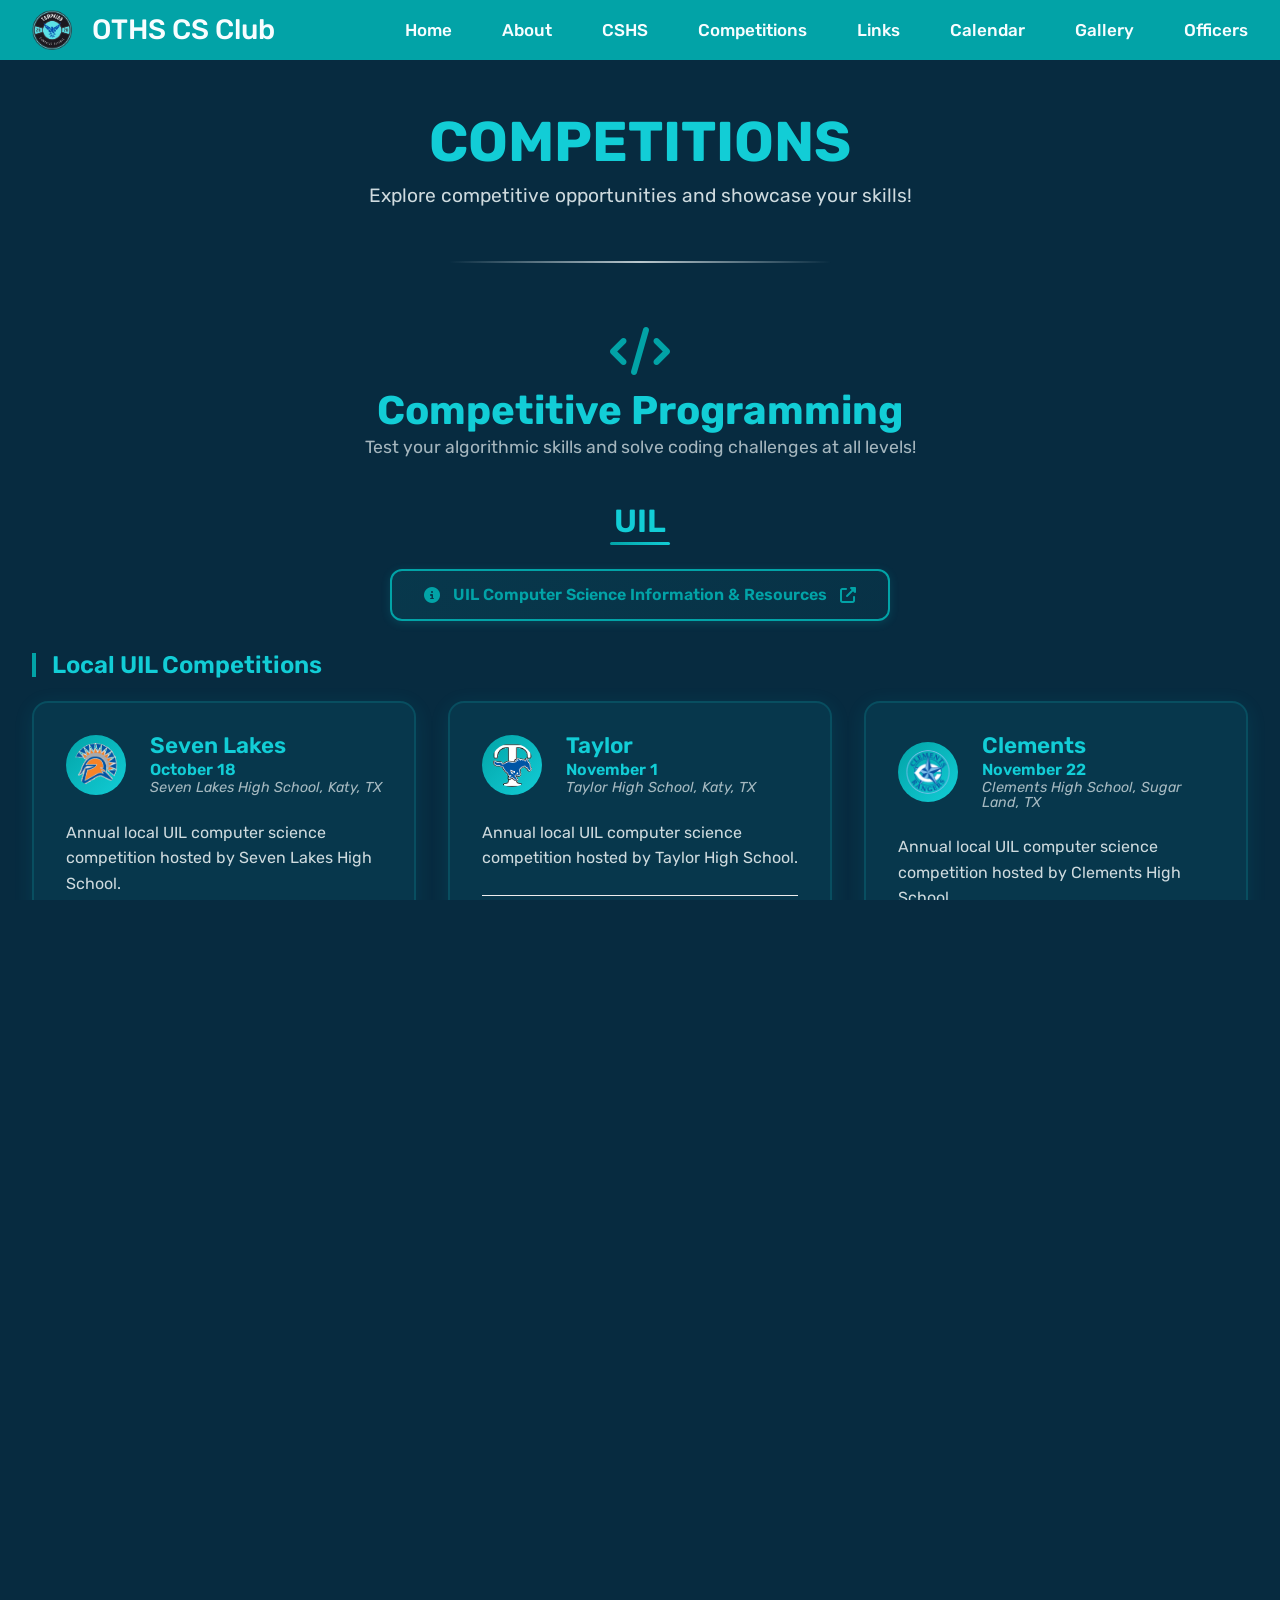
==== competitions.html @ 80c1ef44 "reboot" ====
<!DOCTYPE html>
<html lang="en">
<head>
    <meta charset="UTF-8">
    <meta name="viewport" content="width=device-width, initial-scale=1.0">

    <!-- title and icon -->
    <title>Competitions</title>
    <link rel="icon" href="assets/logo.png" type="image/png">

    <!-- font -->
    <link rel="preconnect" href="https://fonts.googleapis.com">
    <link rel="preconnect" href="https://fonts.gstatic.com" crossorigin>
    <link href="https://fonts.googleapis.com/css2?family=Rubik:ital,wght@0,300..900;1,300..900&display=swap" rel="stylesheet">
   
    <!-- icons -->
    <link rel="stylesheet" href="https://cdnjs.cloudflare.com/ajax/libs/font-awesome/6.4.2/css/all.min.css">
    
    <!-- styles -->
    <link rel="stylesheet" href="./css/global.css">
    <link rel="stylesheet" href="./css/header.css">
    <link rel="stylesheet" href="./css/footer.css">
    <link rel="stylesheet" href="./css/competitions.css">
</head>
<body>
    <header>
        <div class="navbar">
          <a href="./index.html" class="logo-link">
            <img src="assets/logo.png" alt="CS Club Logo" class="logo">
            <h1>OTHS CS Club</h1>
          </a>
          <nav>
            <a href="./index.html">Home</a>
            <a href="./about.html">About</a>
            <a href="./cshs.html">CSHS</a>
            <a href="./competitions.html">Competitions</a>
            <a href="./links.html">Links</a>
            <a href="./calendar.html">Calendar</a>
            <a href="./gallery.html">Gallery</a>
            <a href="./officers.html">Officers</a>
          </nav>
        </div>
    </header>
    <div class="header-spacer"></div>

    <!-- Main Content -->
    <main class="main-content">
        <!-- Hero Section -->
        <section class="hero-section">
            <div class="hero-container">
                <h1 class="hero-title">COMPETITIONS</h1>
                <p class="hero-subtitle">Explore competitive opportunities and showcase your skills!</p>
            </div>
        </section>

        <hr class="hero-divider">

        <!-- Competitive Programming Section -->
        <section class="competitions-section">
            <div class="competitions-container">
                <div class="section-header">
                    <i class="fas fa-code section-icon"></i>
                    <h2 class="section-title">Competitive Programming</h2>
                    <p class="section-subtitle">Test your algorithmic skills and solve coding challenges at all levels!</p>
                </div>

                <!-- UIL Subsection -->
                <div class="subsection">
                    <h3 class="subsection-title">UIL</h3>
                    
                    <!-- UIL Information Link -->
                    <div class="uil-link-container">
                        <a href="https://www.uiltexas.org/academics/stem/computer-science"  target="_blank" class="uil-info-link">
                            <i class="fas fa-info-circle"></i>
                            <span>UIL Computer Science Information & Resources</span>
                            <i class="fas fa-external-link-alt"></i>
                        </a>
                    </div>
                    <!-- <div class="uil-link-container">
                        <a href="https://drive.google.com/drive/folders/1rd6AUKPdlQQtZrkxu35NDRmCRzSRbDjX?usp=sharing"  target="_blank" class="uil-info-link">
                            <i class="fas fa-info-circle"></i>
                            <span>More Resources (Google Drive)</span>
                            <i class="fas fa-external-link-alt"></i>
                        </a>
                    </div> -->
                    
                    <!-- Local UIL Competitions -->
                    <div class="sub-subsection">
                        <h4 class="sub-subsection-title">Local UIL Competitions</h4>
                        <div class="competitions-grid">
                            <div class="competition-card">
                                <div class="competition-header">
                                    <div class="competition-icon">
                                        <img src="assets/competitions/SL.png" alt="UIL Local">
                                    </div>
                                    <div class="competition-info">
                                        <h3 class="competition-name">Seven Lakes</h3>
                                        <p class="competition-date">October 18</p>
                                        <p class="competition-location">Seven Lakes High School, Katy, TX</p>
                                    </div>
                                </div>
                                <p class="competition-description">Annual local UIL computer science competition hosted by Seven Lakes High School.</p>
                                <div class="competition-eligibility">
                                    <span class="eligibility-label">Eligibility:</span>
                                    <span class="eligibility-text">Members only</span>
                                </div>
                                <a href="https://forms.gle/H6owBKv6MAaXbvdUA" target="_blank" class="competition-link external">
                                    <span>Sign Up (due Oct 3)</span>
                                    <i class="fas fa-external-link-alt"></i>
                                </a>
                                
                            </div>

                            <div class="competition-card">
                                <div class="competition-header">
                                    <div class="competition-icon">
                                        <img src="assets/competitions/Taylor.png" alt="UIL Local">
                                    </div>
                                    <div class="competition-info">
                                        <h3 class="competition-name">Taylor</h3>
                                        <p class="competition-date">November 1</p>
                                        <p class="competition-location">Taylor High School, Katy, TX</p>
                                    </div>
                                </div>
                                <p class="competition-description">Annual local UIL computer science competition hosted by Taylor High School.</p>
                                <div class="competition-eligibility">
                                    <span class="eligibility-label">Eligibility:</span>
                                    <span class="eligibility-text">Members only</span>
                                </div>
                                <a href="https://forms.gle/ZADkje718dWAh2DF7" target="_blank" class="competition-link external">
                                    <span>Sign Up (due Oct 17)</span>
                                    <i class="fas fa-external-link-alt"></i>
                                </a>
                              
                            </div>

                            <div class="competition-card">
                                <div class="competition-header">
                                    <div class="competition-icon">
                                        <img src="assets/competitions/Clements.png" alt="Clements">
                                    </div>
                                    <div class="competition-info">
                                        <h3 class="competition-name">Clements</h3>
                                        <p class="competition-date">November 22</p>
                                        <p class="competition-location">Clements High School, Sugar Land, TX</p>
                                    </div>
                                </div>
                                <p class="competition-description">Annual local UIL computer science competition hosted by Clements High School.</p>
                                <div class="competition-eligibility">
                                    <span class="eligibility-label">Eligibility:</span>
                                    <span class="eligibility-text">Members only</span>
                                </div>
                                
                            </div>

                            <div class="competition-card">
                                <div class="competition-header">
                                    <div class="competition-icon">
                                        <img src="assets/competitions/CyWoods.png" alt="Cy-Woods">
                                    </div>
                                    <div class="competition-info">
                                        <h3 class="competition-name">Cy-Woods</h3>
                                        <p class="competition-date">December 6</p>
                                        <p class="competition-location">Cypress Woods High School, Cypress, TX</p>
                                    </div>
                                </div>
                                <p class="competition-description">Annual local UIL computer science competition hosted by Cypress Woods High School.</p>
                                <div class="competition-eligibility">
                                    <span class="eligibility-label">Eligibility:</span>
                                    <span class="eligibility-text">Members only</span>
                                </div>
                               
                            </div>

                            <div class="competition-card">
                                <div class="competition-header">
                                    <div class="competition-icon">
                                        <img src="assets/competitions/tompkins.png" alt="UIL Local">
                                    </div>
                                    <div class="competition-info">
                                        <h3 class="competition-name">Tompkins</h3>
                                        <p class="competition-date">January 24</p>
                                        <p class="competition-location">Tompkins High School, Katy, TX</p>
                                    </div>
                                </div>
                                <p class="competition-description">Annual local UIL computer science competition hosted by us!</p>
                                <div class="competition-eligibility">
                                    <span class="eligibility-label">Volunteer Eligibility:</span>
                                    <span class="eligibility-text">Anyone</span>
                                </div>
                                <!-- <a href="#" target="_blank" class="competition-link external">
                                    <span>Volunteer Sign Up</span>
                                    <i class="fas fa-external-link-alt"></i>
                                </a> -->
                              
                            </div>
                        </div>
                    </div>

                    <!-- Advanced UIL Competitions -->
                    <div class="sub-subsection">
                        <h4 class="sub-subsection-title">Advanced UIL Competitions</h4>
                        <div class="competitions-grid">
                            <div class="competition-card">
                                <div class="competition-header">
                                    <div class="competition-icon">
                                        <img src="assets/competitions/SL.png" alt="UIL Advanced">
                                    </div>
                                    <div class="competition-info">
                                        <h3 class="competition-name">Invitational A</h3>
                                        <p class="competition-date">January 17</p>
                                        <p class="competition-location">Seven Lakes High School</p>
                                    </div>
                                </div>
                                <p class="competition-description">UIL computer science first invitational tournament.</p>
                                <div class="competition-eligibility">
                                    <span class="eligibility-label">Eligibility:</span>
                                    <span class="eligibility-text">Experienced members only, 2 teams of 3</span>
                                </div>
                            </div>

                            <div class="competition-card">
                                <div class="competition-header">
                                    <div class="competition-icon">
                                        <img src="assets/competitions/Needville.png" alt="UIL Advanced">
                                    </div>
                                    <div class="competition-info">
                                        <h3 class="competition-name">Invitational B</h3>
                                        <p class="competition-date">February 21</p>
                                        <p class="competition-location">Needville High School</p>
                                    </div>
                                </div>
                                <p class="competition-description">UIL computer science second invitational tournament.</p>
                                <div class="competition-eligibility">
                                    <span class="eligibility-label">Eligibility:</span>
                                    <span class="eligibility-text">Experienced members only, 2 teams of 3</span>
                                </div>
                            </div>

                            <div class="competition-card">
                                <div class="competition-header">
                                    <div class="competition-icon">
                                        <img src="assets/competitions/Districs.jpg" alt="UIL Districts">
                                    </div>
                                    <div class="competition-info">
                                        <h3 class="competition-name">Districts</h3>
                                        <p class="competition-date">March 23-28</p>
                                        <p class="competition-location">Jordan High School</p>
                                    </div>
                                </div>
                                <p class="competition-description">Official UIL district computer science meet.</p>
                                <div class="competition-eligibility">
                                    <span class="eligibility-label">Eligibility:</span>
                                    <span class="eligibility-text">Experienced members only, 1 3 person programming team, 3 MCQ only competitors</span>
                                </div>
                            </div>

                            <div class="competition-card">
                                <div class="competition-header">
                                    <div class="competition-icon">
                                        <i class="fas fa-medal" style="font-size: 2.5rem; color: #072b40;"></i>
                                    </div>
                                    <div class="competition-info">
                                        <h3 class="competition-name">Region</h3>
                                        <p class="competition-date">April 24-25</p>
                                        <p class="competition-location">TBD</p>
                                    </div>
                                </div>
                                <p class="competition-description">Regional UIL computer science championship for district qualifiers.</p>
                                <div class="competition-eligibility">
                                    <span class="eligibility-label">Eligibility:</span>
                                    <span class="eligibility-text">Experienced members only, district winners only, 1 3 person programming team, 1 MCQ only competitor</span>
                                </div>
                            </div>

                            <div class="competition-card">
                                <div class="competition-header">
                                    <div class="competition-icon">
                                        <i class="fas fa-trophy" style="font-size: 2.5rem; color: #072b40;"></i>
                                    </div>
                                    <div class="competition-info">
                                        <h3 class="competition-name">State</h3>
                                        <p class="competition-date">May 2025</p>
                                        <p class="competition-location">Austin, TX</p>
                                    </div>
                                </div>
                                <p class="competition-description">The ultimate UIL computer science state championship.</p>
                                <div class="competition-eligibility">
                                    <span class="eligibility-label">Eligibility:</span>
                                    <span class="eligibility-text">Regional winners only</span>
                                </div>
                            </div>
                        </div>
                    </div>

                    <!-- Practice Comps -->
                    <div class="sub-subsection">
                        <h4 class="sub-subsection-title">Practice Competitions</h4>
                        <div class="competitions-grid">
                            <div class="competition-card">
                                <div class="competition-header">
                                    <div class="competition-icon">
                                        <img src="assets/competitions/VirtualMeets.png" alt="Virtual Meets">
                                    </div>
                                    <div class="competition-info">
                                        <h3 class="competition-name">Virtual Challenge Meets</h3>
                                        <p class="competition-date">Monthly October - May</p>
                                        <p class="competition-location">Mr. Johnson's Room</p>
                                    </div>
                                </div>
                                <p class="competition-description">6 UIL MCQ practice competitions held throughout the year.</p>
                                <div class="competition-eligibility">
                                    <span class="eligibility-label">Eligibility:</span>
                                    <span class="eligibility-text">All club members</span>
                                </div>
                               
                                <a href="https://virtualchallengemeets.com/" target="_blank" class="competition-link external">
                                    <span>Learn More</span>
                                    <i class="fas fa-external-link-alt"></i>
                                </a>
                                
                            </div>

                            <div class="competition-card">
                                <div class="competition-header">
                                    <div class="competition-icon">
                                        <img src="assets/competitions/VirtualMeets.png" alt="Virtual Meets">
                                    </div>
                                    <div class="competition-info">
                                        <h3 class="competition-name">CodeBash</h3>
                                        <p class="competition-date">October 6-12</p>
                                        <p class="competition-location">Online (Hackerrank)</p>
                                    </div>
                                </div>
                                <p class="competition-description">Practice UIL competition to mimic a full UIL competition (2 hr programming, 45 min MCQ)</p>
                                <div class="competition-eligibility">
                                    <span class="eligibility-label">Eligibility:</span>
                                    <span class="eligibility-text">Everyone</span>
                                </div>
                               
                                <a href="https://www.apluscompsci.com/cs_cont_list.htm" target="_blank" class="competition-link external">
                                    <span>Learn More</span>
                                    <i class="fas fa-external-link-alt"></i>
                                </a>
                                <a href="https://docs.google.com/forms/d/e/1FAIpQLSdJu4SztKzcVOC2lI3ZtGA5nFy0Jx5ywQguN6RcxEFwGccRlg/viewform" target="_blank" class="competition-link external">
                                    <span>Sign Up Form (due Oct 5)</span>
                                    <i class="fas fa-external-link-alt"></i>
                                </a>
                                
                            </div>
                        </div>
                    </div>
                </div>

                <!-- Other In-Person Competitions -->
                <div class="subsection">
                    <h3 class="subsection-title">Other In-Person Competitions</h3>
                    <div class="competitions-grid">
                        <div class="competition-card">
                            <div class="competition-header">
                                <div class="competition-icon">
                                    <img src="assets/competitions/Codewars.png" alt="Codewars">
                                </div>
                                <div class="competition-info">
                                    <h3 class="competition-name">HPE Codewars</h3>
                                    <p class="competition-date">March 7</p>
                                    <p class="competition-location">Hewlett Packard Enterprise new HQ near Houston: 1701 E. Mossy Oaks Rd. Spring, TX </p>
                                </div>
                            </div>
                            <p class="competition-description">Annual competitive programming competition hosted by Hewlett-Packard Enterprise.</p>
                            <div class="competition-eligibility">
                                <span class="eligibility-label">Eligibility:</span>
                                <span class="eligibility-text">Members only, 4 teams of 3</span>
                            </div>
                            <a href="https://hpecodewars.org/" target="_blank" class="competition-link external">
                                <span>Learn More</span>
                                <i class="fas fa-external-link-alt"></i>
                            </a>
                        </div>

                        <div class="competition-card">
                            <div class="competition-header">
                                <div class="competition-icon">
                                    <img src="assets/competitions/Codequest.jpg" alt="Codequest">
                                </div>
                                <div class="competition-info">
                                    <h3 class="competition-name">Codequest</h3>
                                    <p class="competition-date">Spring 2025</p>
                                    <p class="competition-location">TBD</p>
                                </div>
                            </div>
                            <p class="competition-description">Annual competitive programming competition hosted by Lockheed Martin.</p>
                            <div class="competition-eligibility">
                                <span class="eligibility-label">Eligibility:</span>
                                <span class="eligibility-text">Teams of 2-3 students</span>
                            </div>
                            <a href="https://www.lockheedmartin.com/en-us/who-we-are/communities/codequest.html" target="_blank" class="competition-link external">
                                <span>Learn More</span>
                                <i class="fas fa-external-link-alt"></i>
                            </a>
                        </div>
                    </div>
                </div>

                <!-- Online Competitions -->
                <div class="subsection">
                    <h3 class="subsection-title">Online Competitions</h3>
                    <div class="competitions-grid">
                        <div class="competition-card">
                            <div class="competition-header">
                                <div class="competition-icon">
                                    <img src="assets/competitions/USACO.png" alt="USACO">
                                </div>
                                <div class="competition-info">
                                    <h3 class="competition-name">USACO</h3>
                                    <p class="competition-date">Monthly December - March</p>
                                    <p class="competition-location">Online</p>
                                </div>
                            </div>
                            <p class="competition-description">USA Computing Olympiad - the premier competitive programming contest for high school students.</p>
                            <div class="competition-eligibility">
                                <span class="eligibility-label">Eligibility:</span>
                                <span class="eligibility-text">All high school students</span>
                            </div>
                           
                            <a href="http://usaco.org/" target="_blank" class="competition-link external">
                                <span>Learn More</span>
                                <i class="fas fa-external-link-alt"></i>
                            </a>
                        </div>

                        <div class="competition-card">
                            <div class="competition-header">
                                <div class="competition-icon">
                                    <img src="assets/competitions/ACSL.png" alt="ACSL">
                                </div>
                                <div class="competition-info">
                                    <h3 class="competition-name">ACSL</h3>
                                    <p class="competition-date">December - May</p>
                                    <p class="competition-location">Online</p>
                                </div>
                            </div>
                            <p class="competition-description">American Computer Science League - team-based computer science competition.</p>
                            <div class="competition-eligibility">
                                <span class="eligibility-label">Eligibility:</span>
                                <span class="eligibility-text">Teams of 3-5 students</span>
                            </div>
                          
                            <a href="https://www.acsl.org/" target="_blank" class="competition-link external">
                                <span>Learn More</span>
                                <i class="fas fa-external-link-alt"></i>
                            </a>
                        </div>

                        <div class="competition-card">
                            <div class="competition-header">
                                <div class="competition-icon">
                                    <img src="assets/competitions/Codeforces.png" alt="Codeforces">
                                </div>
                                <div class="competition-info">
                                    <h3 class="competition-name">Codeforces</h3>
                                    <p class="competition-date">Weekly</p>
                                    <p class="competition-location">Online</p>
                                </div>
                            </div>
                            <p class="competition-description">Regular online competitive programming contests with problems of varying difficulty.</p>
                            <div class="competition-eligibility">
                                <span class="eligibility-label">Eligibility:</span>
                                <span class="eligibility-text">All programmers worldwide</span>
                            </div>
                            <a href="https://codeforces.com/" target="_blank" class="competition-link external">
                                <span>Learn More</span>
                                <i class="fas fa-external-link-alt"></i>
                            </a>
                        </div>
                    </div>
                </div>
            </div>
        </section>

        <!-- Other Types of Competitions -->
        <section class="competitions-section section-alternate">
            <div class="competitions-container">
                <div class="section-header">
                    <i class="fas fa-gamepad section-icon"></i>
                    <h2 class="section-title">Other Competitions</h2>
                    <p class="section-subtitle">Diverse programming challenges beyond traditional competitive programming</p>
                </div>

                <!-- Algorithmic/Game Competitions -->
                <div class="subsection">
                    <h3 class="subsection-title">Algorithmic & Game Competitions</h3>
                    <div class="competitions-grid">
                        <div class="competition-card">
                            <div class="competition-header">
                                <div class="competition-icon">
                                    <img src="assets/competitions/Battlecode.jpeg" alt="MIT Battlecode">
                                </div>
                                <div class="competition-info">
                                    <h3 class="competition-name">MIT Battlecode</h3>
                                    <p class="competition-date">January - February</p>
                                    <p class="competition-location">Online</p>
                                </div>
                            </div>
                            <p class="competition-description">AI programming competition where you write intelligent robots to play a real-time strategy game.</p>
                            <div class="competition-eligibility">
                                <span class="eligibility-label">Eligibility:</span>
                                <span class="eligibility-text">High school and college students</span>
                            </div>
                            <a href="https://battlecode.org/" target="_blank" class="competition-link external">
                                <span>Learn More</span>
                                <i class="fas fa-external-link-alt"></i>
                            </a>
                        </div>

                        <div class="competition-card">
                            <div class="competition-header">
                                <div class="competition-icon">
                                    <img src="assets/competitions/Terminal.png" alt="Terminal">
                                </div>
                                <div class="competition-info">
                                    <h3 class="competition-name">Citadel High School Terminal</h3>
                                    <p class="competition-date">August</p>
                                    <p class="competition-location">Online</p>
                                </div>
                            </div>
                            <p class="competition-description">Strategy-based algorithmic competition focusing on tower defense mechanics. (Nathan won 1st last year!)</p>
                            <div class="competition-eligibility">
                                <span class="eligibility-label">Eligibility:</span>
                                <span class="eligibility-text">High school students</span>
                            </div>
                            <a href="https://www.citadelsecurities.com/careers/programs-and-events/terminal/apply-for-the-high-school-terminal/" target="_blank" class="competition-link external">
                                <span>Learn More</span>
                                <i class="fas fa-external-link-alt"></i>
                            </a>
                        </div>

                        <div class="competition-card">
                            <div class="competition-header">
                                <div class="competition-icon">
                                    <img src="assets/competitions/ai-coliseum.png" alt="AI Coliseum">
                                </div>
                                <div class="competition-info">
                                    <h3 class="competition-name">AI Coliseum</h3>
                                    <p class="competition-date">September 27 - October 12th</p>
                                    <p class="competition-location">Online</p>
                                </div>
                            </div>
                            <p class="competition-description">AI-focused programming competition featuring machine learning challenges.</p>
                            <div class="competition-eligibility">
                                <span class="eligibility-label">Eligibility:</span>
                                <span class="eligibility-text">Students with AI/ML experience</span>
                            </div>
                            <a href="https://www.coliseum.ai/" target="_blank" class="competition-link external">
                                <span>Learn More</span>
                                <i class="fas fa-external-link-alt"></i>
                            </a>
                        </div>

                        
                    </div>
                </div>

                <!-- Hackathons -->
                <div class="subsection">
                    <h3 class="subsection-title">Hackathons</h3>
                    <div class="competitions-grid">
                        <div class="competition-card">
                            <div class="competition-header">
                                <div class="competition-icon">
                                    <img src="assets/competitions/hackathons.png" alt="Hackathons">
                                </div>
                                <div class="competition-info">
                                    <h3 class="competition-name">Hackathons</h3>
                                    <p class="competition-date">Various dates</p>
                                    <p class="competition-location">Online or In-Person</p>
                                </div>
                            </div>
                            <p class="competition-description">Short coding events where teams build innovative projects and compete for prizes.</p>
                            <div class="competition-eligibility">
                                <span class="eligibility-label">Eligibility:</span>
                                <span class="eligibility-text">All skill levels welcome</span>
                            </div>
                            <a href="https://devpost.com/" target="_blank" class="competition-link external">
                                <span>Learn More</span>
                                <i class="fas fa-external-link-alt"></i>
                            </a>
                        </div>

                        <div class="competition-card">
                            <div class="competition-header">
                                <div class="competition-icon">
                                    <img src="assets/competitions/Eureka.png" alt="Hackathons">
                                </div>
                                <div class="competition-info">
                                    <h3 class="competition-name">Eurekathon</h3>
                                    <p class="competition-date">Sep 27 - Oct 25</p>
                                    <p class="competition-location">Online</p>
                                </div>
                            </div>
                            <p class="competition-description">Beginner friendly 5-week hybrid hackathon/science fair that encourages students to explore their passions in STEM using either research or coding.</p>
                            <div class="competition-eligibility">
                                <span class="eligibility-label">Eligibility:</span>
                                <span class="eligibility-text">No experience required, all skill levels welcome</span>
                            </div>
                            <a href="https://eureka-institute-eurekathon.devpost.com/" target="_blank" class="competition-link external">
                                <span>Learn More</span>
                                <i class="fas fa-external-link-alt"></i>
                            </a>
                        </div>
                    </div>
                </div>

                <!-- Other -->
                <div class="subsection">
                    <h3 class="subsection-title">Other</h3>
                    <div class="competitions-grid">
                        <div class="competition-card">
                            <div class="competition-header">
                                <div class="competition-icon">
                                    <img src="assets/competitions/CyberQuest.png" alt="Cyber Quest">
                                </div>
                                <div class="competition-info">
                                    <h3 class="competition-name">Cyber Quest</h3>
                                    <p class="competition-date">Fall 2024</p>
                                    <p class="competition-location">TBD</p>
                                </div>
                                
                            </div>
                            <p class="competition-description">Cybersecurity-focused competition with programming and security challenges.</p>
                            <div class="competition-eligibility">
                                <span class="eligibility-label">Eligibility:</span>
                                <span class="eligibility-text">High school students</span>
                            </div>
                            <a href="https://www.lockheedmartin.com/en-us/who-we-are/communities/cyber-quest.html" target="_blank" class="competition-link external">
                                <span>Learn More</span>
                                <i class="fas fa-external-link-alt"></i>
                            </a>
                        </div>
                    </div>
                </div>

            </div>
        </section>
    </main>

    <footer class="footer">
        <div class="footer-container">
            <div class="footer-content">
                <!-- Club Info -->
                <div class="footer-section">
                    <h3>OTHS CS Club</h3>
                    <p>Join passionate students exploring computer science, programming, and technology.</p>
                    <div class="footer-logo">
                        <img src="assets/logo.png" alt="CS Club Logo" class="footer-logo-img">
                    </div>
                </div>

                <!-- Quick Links -->
                <div class="footer-section">
                    <h4>Quick Links</h4>
                    <ul class="footer-links">
                        <li><a href="./index.html">Home</a></li>
                        <li><a href="./about.html">About</a></li>
                        <li><a href="./calendar.html">Calendar</a></li>
                        <li><a href="./links.html">Links</a></li>
                        <li><a href="./cshs.html">CSHS</a></li>
                        <li><a href="./officers.html">Officers</a></li>
                    </ul>
                </div>

                <!-- Contact -->
                <div class="footer-section">
                    <h4>Socials</h4>
                    <div class="footer-social">
                        <a href="mailto:compscioths@gmail.com" target="_blank" class="social-link">
                            <i class="fas fa-envelope"></i>
                            <span>compscioths@gmail.com</span>
                        </a>
                        <a href="https://www.instagram.com/tompkins_cs?utm_source=ig_web_button_share_sheet&igsh=ZDNlZDc0MzIxNw==" target="_blank" class="social-link">
                            <i class="fab fa-instagram"></i>
                            <span>@tompkins_cs</span>
                        </a>
                        <a href="https://www.remind.com/join/othscs26" target="_blank" class="social-link">
                            <i class="fas fa-bell"></i>
                            <span>@othscs26</span>
                        </a>
                        <a href="https://discord.gg/HbxARPDsxN" target="_blank" class="social-link">
                            <i class="fab fa-discord"></i>
                            <span>Discord</span>
                        </a>
                    </div>
                </div>
            </div>

            <!-- Copyright -->
            <div class="footer-bottom">
                <div class="footer-divider"></div>
                <p>&copy; 2025 OTHS Computer Science Club. All rights reserved.</p>
                <p>Made by Zoe Xue, Nathan Yan, Yujin Cho</p>
            </div>
        </div>
    </footer>
</body>
</html>
---- css/global.css ----
/* http://meyerweb.com/eric/tools/css/reset/ 
   v2.0 | 20110126
   License: none (public domain)
*/
* {
	margin: 0;
	padding: 0;
	border: 0;
	font-size: 100%;
	vertical-align: baseline;
}
/* HTML5 display-role reset for older browsers */
article, aside, details, figcaption, figure, 
footer, header, hgroup, menu, nav, section {
	display: block;
}
body {
	line-height: 1;
}
ol, ul {
	list-style: none;
}
blockquote, q {
	quotes: none;
}
blockquote:before, blockquote:after,
q:before, q:after {
	content: '';
	content: none;
}
table {
	border-collapse: collapse;
	border-spacing: 0;
}

a {
	text-decoration: none;
	color:white;
}



*, *::before, *::after {
    margin: 0; padding: 0; box-sizing: border-box;
}

/* Apply Rubik font to all elements except Font Awesome icons */
*:not([class*="fa-"]) {
    font-family: 'Rubik', sans-serif;
}



body, html {
    font-family: 'Rubik', sans-serif;
	overflow-x: hidden;
    width: 100vw;
	width:100%;
	height:100%;
	background-color: #072b40 !important;
	
}


:root {
    /*misc*/
    --jet-black: #162428;

    /*fill*/
    --header:#02a3a7;
    --backdrop: #072b40;

    /*text*/
    --text-emphasis: #12cdd6;
    --text-standard: #cedade;
}
---- css/header.css ----
header, .navbar {
    background-color: #02a3a7;
    color: #f7fdff;
    padding-top: 5px;
    padding-bottom: 5px;
    width: 100%;
    padding-left: 1rem;
    padding-right: 1rem;
    box-sizing: border-box; /* important! makes padding count inside the width */
    overflow-x: hidden; /* optional: hides accidental horizontal scroll */
}
header {
    position: fixed;
    width: 100%;
    z-index: 100;
}

.header-spacer {
    height: 50px;
    width: 100%;
}

header h1, header nav a {
    color: #f7fdff;
    font-family: 'Rubik', sans-serif;
    font-weight: 500;
}

header nav a {
    transition: color 0.3s ease; /* add this to the base link */
}

header nav a:hover {
    color: #072b40;
}

div.navbar {
    display:flex;
    align-items: center;
    justify-content: center;
    gap: 20rem;
}

div.navbar > div {
    display:flex;
    align-items: center;
    gap:20px;
}

h1 {
    font-size:28px;
    color:var(--text-emphasis);
}

nav {
    font-size:17px;
    display: flex;
    gap:50px;
}

.logo {
    width:50px;
    height:50px;
}

/* Style for logo/title link in navbar */
.navbar a.logo-link {
    display: flex;
    align-items: center;
    gap: 20px;
    text-decoration: none;
}

/* do not remove this, comment it out if u want logo bigger on header */
a.logo-link {
    display: flex;
    align-items: center;
    gap: 20px;
    text-decoration: none;
    color: inherit;
}

a.logo-link img {
    width: 40px;
    height: 40px;
    object-fit: contain;
}


@media (max-width: 1400px) {
    div.navbar {
        gap: 0;
        justify-content: space-between;
    }
}

@media (max-width: 1000px) {
    div.navbar {
        gap: 0;
        justify-content: space-between;
    }
    h1,
    header h1 {
        font-size: 24px;
    }

    nav {
        font-size: 15px;
        gap: 1.5rem !important;
    }

    .header-spacer {
    height: 95px;
    width: 100%;
}
}

 @media (max-width: 768px) {
    header,
    .navbar {
        flex-direction: column;
        padding-left: 16px;
        padding-right: 16px;
        align-items: center; /* Center both logo and nav horizontally */
    }

    .navbar {
        gap: 1rem !important;
    }

    h1,
    header h1 {
        font-size: 20px;
    }

    nav {
        font-size: 14px;
        gap: 1rem !important;
        overflow-x: auto;
        white-space: nowrap;
        width: 100%;
        padding: 0.5rem 0;
        justify-content: center; /* Center nav items */
    }

    nav a {
        flex-shrink: 0;
        white-space: nowrap;
    }
}

@media (max-width: 420px) {
    nav {
        justify-content: flex-start; 
        padding-left: 0;
    }
}
---- css/footer.css ----
/* Footer Styles */
.footer {
    background: rgb(4, 153, 158);
    color: #f7fdff;
    padding: 4rem 0 4rem 0; /* Increased padding */
    margin-top: 10rem;
}

.footer-container {
    max-width: 1200px;
    margin: 0 auto;
    padding: 0 2rem;
}

.footer-content {
    display: grid;
    grid-template-columns: 1.2fr 1fr 1fr;
    gap: 3rem; /* Increased gap */
    margin-bottom: 1.5rem;
    align-items: start;
}

.footer-section {
    max-width: 100%;
}

.footer-section h3 {
    color: #f7fdff;
    font-size: 1.8rem; /* Increased from 1.5rem */
    margin-bottom: 1.5rem; /* Increased margin */
    font-weight: 600;
}

.footer-section h4 {
    color: #f7fdff;
    font-size: 1.4rem; /* Increased from 1.2rem */
    margin-bottom: 1.2rem; /* Increased margin */
    font-weight: 500;
}

.footer-section p {
    color: rgba(247, 253, 255, 0.8);
    line-height: 1.7; /* Increased line height */
    margin-bottom: 1.5rem; /* Increased margin */
    font-size: 1.1rem; /* Added font size */
}

.footer-logo-img {
    width: 60px; /* Increased from 50px */
    height: 60px; /* Increased from 50px */
    object-fit: contain;
}

.footer-links {
    list-style: none;
    padding: 0;
}

.footer-links li {
    margin-bottom: 1.2rem; /* Increased from 0.5rem */
}

.footer-links a {
    color: rgba(247, 253, 255, 0.8);
    text-decoration: none;
    transition: color 0.3s ease;
    font-size: 1.1rem; /* Added font size */
}

.footer-links a:hover {
    color: #18cdd6;
}

.footer-social {
    display: flex;
    flex-direction: column;
    gap: 1rem; /* Increased from 0.8rem */
}

.social-link {
    display: flex;
    align-items: center;
    gap: 1rem; /* Increased from 0.8rem */
    color: rgba(247, 253, 255, 0.8);
    text-decoration: none;
    font-size: 1.1rem; /* Added font size */
}

.social-link i {
    font-size: 1.4rem; /* Increased from 1.2rem */
    width: 40px; /* Increased from 20px */
    height: 40px; /* Increased from 20px */
    display: flex;
    align-items: center;
    justify-content: center;
    background: rgba(255, 255, 255, 0.1);
    border: 2px solid rgba(255, 255, 255, 0.2);
    border-radius: 50%;
    transition: all 0.3s ease;
    cursor: pointer;
}

.social-link i:hover {
    background: rgba(24, 205, 214, 0.2);
    /* border-color: #18cdd6; */
    color: #18cdd6;
    transform: scale(1.1);
}

.social-link span {
    pointer-events: none; /* Disable hover effects on text */
    transition: none;
}

.footer-bottom {
    text-align: center;
    padding-top: .1rem; /* Increased from 2rem */
}

.footer-divider {
    width: 100%;
    height: 1px;
    background: linear-gradient(90deg, transparent, rgba(247, 253, 255, 0.3), transparent);
    margin-bottom: 2rem; /* Increased from 1rem */
}

.footer-bottom p {
    color: rgba(247, 253, 255, 0.6);
    font-size: 1rem; /* Increased from 0.9rem */
}

.footer-bottom p:last-child {
    margin-top: 0.5rem;
}

/* Responsive */
@media (max-width: 768px) {
    .footer-content {
        grid-template-columns: 1fr;
        gap: 2rem;
        text-align: center;
    }
    
    .footer-social {
        align-items: flex-start;
        padding-left: 4rem;
    }
}
---- css/competitions.css ----
:root {
    --primary-color: #02A3A7;
    --primary-hover: #12cdd6;
    --text-dark: #072b40;
    --text-light: #f7fdff;
    --bg-light: rgba(18,205,214,0.08);
    --bg-lighter: rgba(18,205,214,0.04);
    --shadow: rgba(18,205,214,0.15);
}
/* Hero Section */
.hero-section {
    color: var(--text-light);
    padding: 4rem 0 1rem 0;
    text-align: center;
}

.hero-container {
    max-width: 1200px;
    margin: 0 auto;
    padding: 0 2rem;
}

.hero-title {
    font-size: 3.5rem;
    font-weight: 700;
    margin-bottom: 1rem;
    opacity: 0;
    animation: fadeInUp 0.8s ease forwards;
    color: var(--text-emphasis);
}

.hero-subtitle {
    font-size: 1.2rem;
    opacity: 0.95;
    max-width: 600px;
    margin: 0 auto;
    opacity: 0;
    animation: fadeInUp 0.8s ease 0.2s forwards;
    color: var(--text-standard);
}


/* Divider line between sections */
.hero-divider {
    width: 30%;
    height: 2px;
    background: linear-gradient(90deg, transparent, #cedade, transparent);
    opacity: 0.9;
    margin: 2.5rem auto 0 auto;
    border: none;
    box-shadow: 0 1px 8px rgba(0,0,0,0.04);
}
@keyframes fadeInUp {
    from {
        opacity: 0;
        transform: translateY(30px);
    }
    to {
        opacity: 1;
        transform: translateY(0);
    }
}

/* Competitions Section */
.competitions-section {
    padding: 4rem 0;
}

.section-alternate {
    background: rgba(18,205,214,0.04);
}

.competitions-container {
    max-width: 1400px;
    margin: 0 auto;
    padding: 0 2rem;
}

.section-header {
    text-align: center;
    margin-bottom: 3rem;
}

.section-icon {
    font-size: 3rem;
    color: var(--primary-color);
    margin-bottom: 1rem;
}

.section-icon img {
    width: 3rem;
    height: 3rem;
    object-fit: contain;
    margin-bottom: 1rem;
}

.section-title {
    font-size: 2.5rem;
    font-weight: 700;
    color: var(--text-emphasis);
    margin-bottom: 0.5rem;
}

.subsection {
    margin-bottom: 4rem;
}

.subsection-title {
    font-size: 2rem;
    font-weight: 600;
    color: var(--text-emphasis);
    margin-bottom: 2rem;
    text-align: center;
    position: relative;
}

.subsection-title::after {
    content: '';
    position: absolute;
    bottom: -8px;
    left: 50%;
    transform: translateX(-50%);
    width: 60px;
    height: 3px;
    background: linear-gradient(90deg, var(--primary-color), var(--primary-hover));
    border-radius: 2px;
}

.sub-subsection {
    margin-bottom: 3rem;
}

.sub-subsection-title {
    font-size: 1.5rem;
    font-weight: 600;
    color: var(--primary-hover);
    margin-bottom: 1.5rem;
    text-align: left;
    padding-left: 1rem;
    border-left: 4px solid var(--primary-color);
}
.section-subtitle {
    font-size: 1.1rem;
    color: var(--text-standard);
    opacity: 0.8;
}

.competitions-grid {
    display: grid;
    grid-template-columns: repeat(auto-fit, minmax(350px, 1fr));
    gap: 2rem;
    justify-items: center;
}

/* Rename officer-card styles to competition-card */
.competition-card {
    max-width: 400px;
    width: 100%;
    background: rgba(18,205,214,0.08);
    border-radius: 16px;
    padding: 2rem;
    box-shadow: 0 4px 20px rgba(18,205,214,0.10);
    transition: all 0.3s ease;
    border: 2px solid rgba(18,205,214,0.15);
    position: relative;
    overflow: hidden;
}

.competition-card:hover {
    transform: translateY(-5px);
    box-shadow: 0 8px 30px var(--shadow);
    border-color: var(--primary-color);
}

.competition-header {
    display: flex;
    align-items: center;
    gap: 1.5rem;
    margin-bottom: 1.5rem;
}

.competition-icon {
    width: 60px;
    height: 60px;
    border-radius: 50%;
    background: linear-gradient(135deg, var(--primary-color), var(--primary-hover));
    display: flex;
    align-items: center;
    justify-content: center;
    flex-shrink: 0;
    overflow: hidden;
    padding: 8px;
}

.competition-icon img {
    width: 100%;
    height: 100%;
    object-fit: cover;
    border-radius: 50%;
}

/* Fallback for when no image is provided */
.competition-icon i {
    font-size: 1.5rem;
    color: white;
}

.competition-info {
    flex: 1;
}

.competition-name {
    font-size: 1.4rem;
    font-weight: 600;
    color: var(--text-emphasis);
    margin-bottom: 0.3rem;
}

.competition-date {
    font-size: 1rem;
    color: var(--primary-hover);
    font-weight: 600;
}

.competition-description {
    font-size: 1rem;
    color: var(--text-standard);
    line-height: 1.6;
    margin-bottom: 1.5rem;
}

.competition-eligibility {
    padding-top: 1rem;
    border-top: 1px solid #eee;
}

.eligibility-label {
    font-size: 0.9rem;
    font-weight: 600;
    color: var(--text-emphasis);
}

.eligibility-text {
    font-size: 1rem;
    color: var(--text-standard);
    margin-left: 0.5rem;
}
.competition-location {
    font-size: 0.9rem;
    color: var(--text-standard);
    opacity: 0.8;
    font-style: italic;
    margin-top: 0.2rem;
}
/* Add competition link styling */
.competition-link {
    display: inline-flex;
    align-items: center;
    gap: 0.5rem;
    margin-top: 1rem;
    padding: 0.6rem 1.2rem;
    background: linear-gradient(135deg, var(--primary-color), var(--primary-hover));
    color: white;
    text-decoration: none;
    border-radius: 8px;
    font-size: 0.9rem;
    font-weight: 600;
    transition: all 0.3s ease;
}

.competition-link:hover {
    transform: translateY(-2px);
    box-shadow: 0 4px 15px rgba(18, 205, 214, 0.3);
    background: linear-gradient(135deg, var(--primary-hover), var(--primary-color));
}

.competition-link i {
    font-size: 0.8rem;
}

/* Alternative style for external links */
.competition-link.external {
    background: transparent;
    color: var(--primary-color);
    border: 2px solid var(--primary-color);
}

.competition-link.external:hover {
    background: var(--primary-color);
    color: white;
}

/* Animation delays for staggered effect */
.competition-card:nth-child(1) { animation: fadeInUp 0.6s ease 0.1s both; }
.competition-card:nth-child(2) { animation: fadeInUp 0.6s ease 0.2s both; }
.competition-card:nth-child(3) { animation: fadeInUp 0.6s ease 0.3s both; }
.competition-card:nth-child(4) { animation: fadeInUp 0.6s ease 0.4s both; }
.competition-card:nth-child(5) { animation: fadeInUp 0.6s ease 0.5s both; }
.competition-card:nth-child(6) { animation: fadeInUp 0.6s ease 0.6s both; }

/* Responsive Design */
@media (max-width: 768px) {
    .hero-divider {
        width: 70%;
    }
    .officers-grid {
        grid-template-columns: 1fr;
    }

    .hero-title {
        font-size: 2.8rem;
    }
    
    .hero-subtitle {
        font-size: 1rem;
    }

    .about-section {
        padding: 2rem 1rem;
    }
    
    .about-section h1 {
        font-size: 2.2rem;
    }
    
    .about-section h2 {
        font-size: 1.6rem;
        margin: 2.5rem 0 1rem 0;
    }
    
    .about-section li {
        padding: 0.8rem 1rem;
        margin-bottom: 0.8rem;
    }

    .officer-header {
        flex-direction: column;
        text-align: center;
    }

    .officer-details {
        grid-template-columns: 1fr;
    }

    .competitions-grid {
        grid-template-columns: 1fr;
    }
    
    .section-title {
        font-size: 2rem;
    }
    
    .section-icon {
        font-size: 2.5rem;
    }
}

@media (max-width: 480px) {
    .hero-title {
        font-size: 2.8rem;
    }
    
    .hero-subtitle {
        font-size: 1rem;
    }
    
    .about-section h1 {
        font-size: 1.8rem;
    }
    
    .about-section h2 {
        font-size: 1.4rem;
        padding-left: 0.8rem;
    }
    
    .about-section li {
        padding: 0.6rem 0.8rem;
    }
}

/* UIL Information Link Styling */
.uil-link-container {
    margin: 1.5rem 0 2rem 0;
    text-align: center;
}

.uil-info-link {
    display: inline-flex;
    align-items: center;
    gap: 0.8rem;
    padding: 1rem 2rem;
    background: linear-gradient(135deg, var(--bg-light), var(--bg-lighter));
    border: 2px solid var(--primary-color);
    border-radius: 12px;
    color: var(--primary-color);
    text-decoration: none;
    font-weight: 600;
    font-size: 1rem;
    transition: all 0.3s ease;
    box-shadow: 0 2px 10px var(--shadow);
}

.uil-info-link:hover {
    background: var(--primary-color);
    color: white;
    transform: translateY(-2px);
    box-shadow: 0 6px 20px var(--shadow);
}

.uil-info-link i {
    font-size: 1rem;
}

@media (max-width: 768px) {
    .uil-info-link {
        font-size: 0.9rem;
        padding: 0.8rem 1.5rem;
        gap: 0.6rem;
    }
    
    .uil-info-link i {
        font-size: 0.9rem;
    }
}
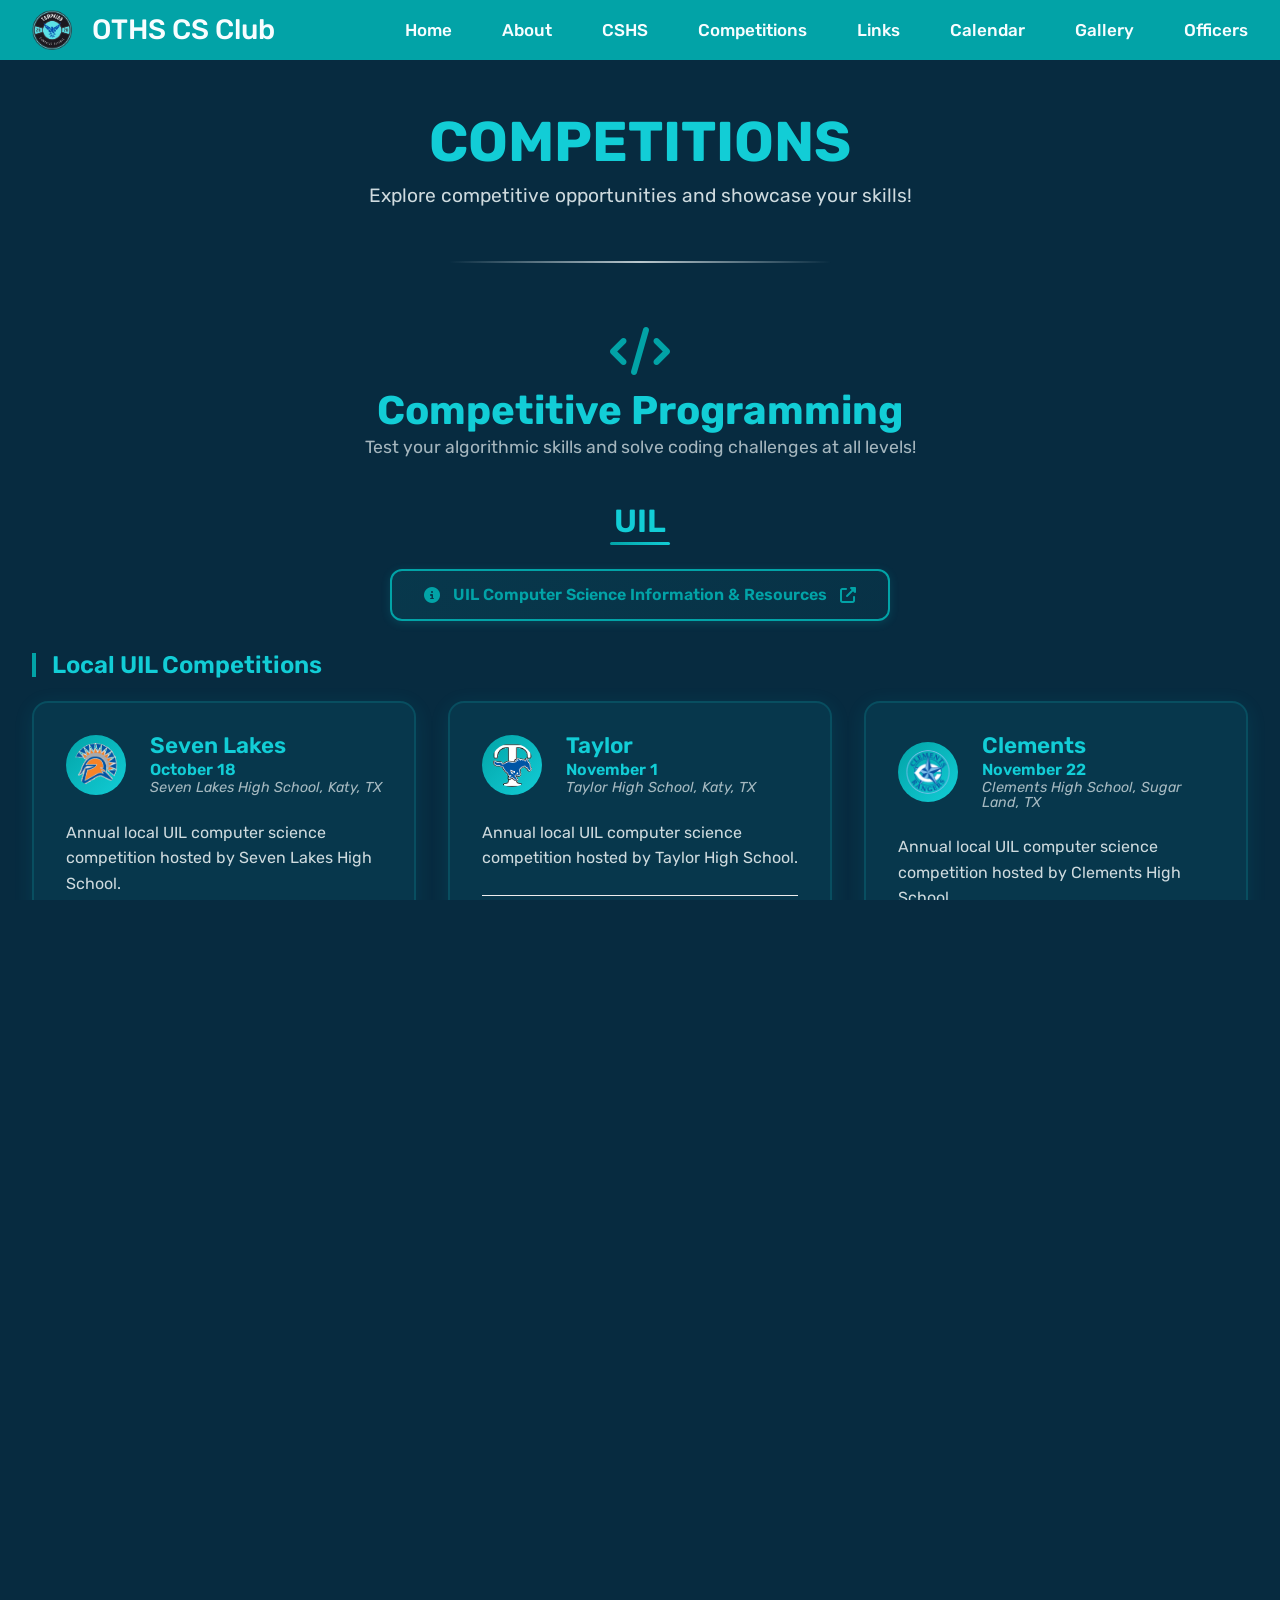
==== commit 975629d4: "update links" ====
--- a/competitions.html
+++ b/competitions.html
@@ -104,10 +104,11 @@
                                     <span class="eligibility-label">Eligibility:</span>
                                     <span class="eligibility-text">Members only</span>
                                 </div>
-                                <a href="https://forms.gle/H6owBKv6MAaXbvdUA" target="_blank" class="competition-link external">
+                                <!-- <a href="https://forms.gle/H6owBKv6MAaXbvdUA" target="_blank" class="competition-link external">
                                     <span>Sign Up (due Oct 3)</span>
                                     <i class="fas fa-external-link-alt"></i>
                                 </a>
+                                -->
                                 
                             </div>
 
@@ -127,11 +128,6 @@
                                     <span class="eligibility-label">Eligibility:</span>
                                     <span class="eligibility-text">Members only</span>
                                 </div>
-                                <a href="https://forms.gle/ZADkje718dWAh2DF7" target="_blank" class="competition-link external">
-                                    <span>Sign Up (due Oct 17)</span>
-                                    <i class="fas fa-external-link-alt"></i>
-                                </a>
-                              
                             </div>
 
                             <div class="competition-card">
@@ -340,10 +336,6 @@
                                
                                 <a href="https://www.apluscompsci.com/cs_cont_list.htm" target="_blank" class="competition-link external">
                                     <span>Learn More</span>
-                                    <i class="fas fa-external-link-alt"></i>
-                                </a>
-                                <a href="https://docs.google.com/forms/d/e/1FAIpQLSdJu4SztKzcVOC2lI3ZtGA5nFy0Jx5ywQguN6RcxEFwGccRlg/viewform" target="_blank" class="competition-link external">
-                                    <span>Sign Up Form (due Oct 5)</span>
                                     <i class="fas fa-external-link-alt"></i>
                                 </a>
                                 
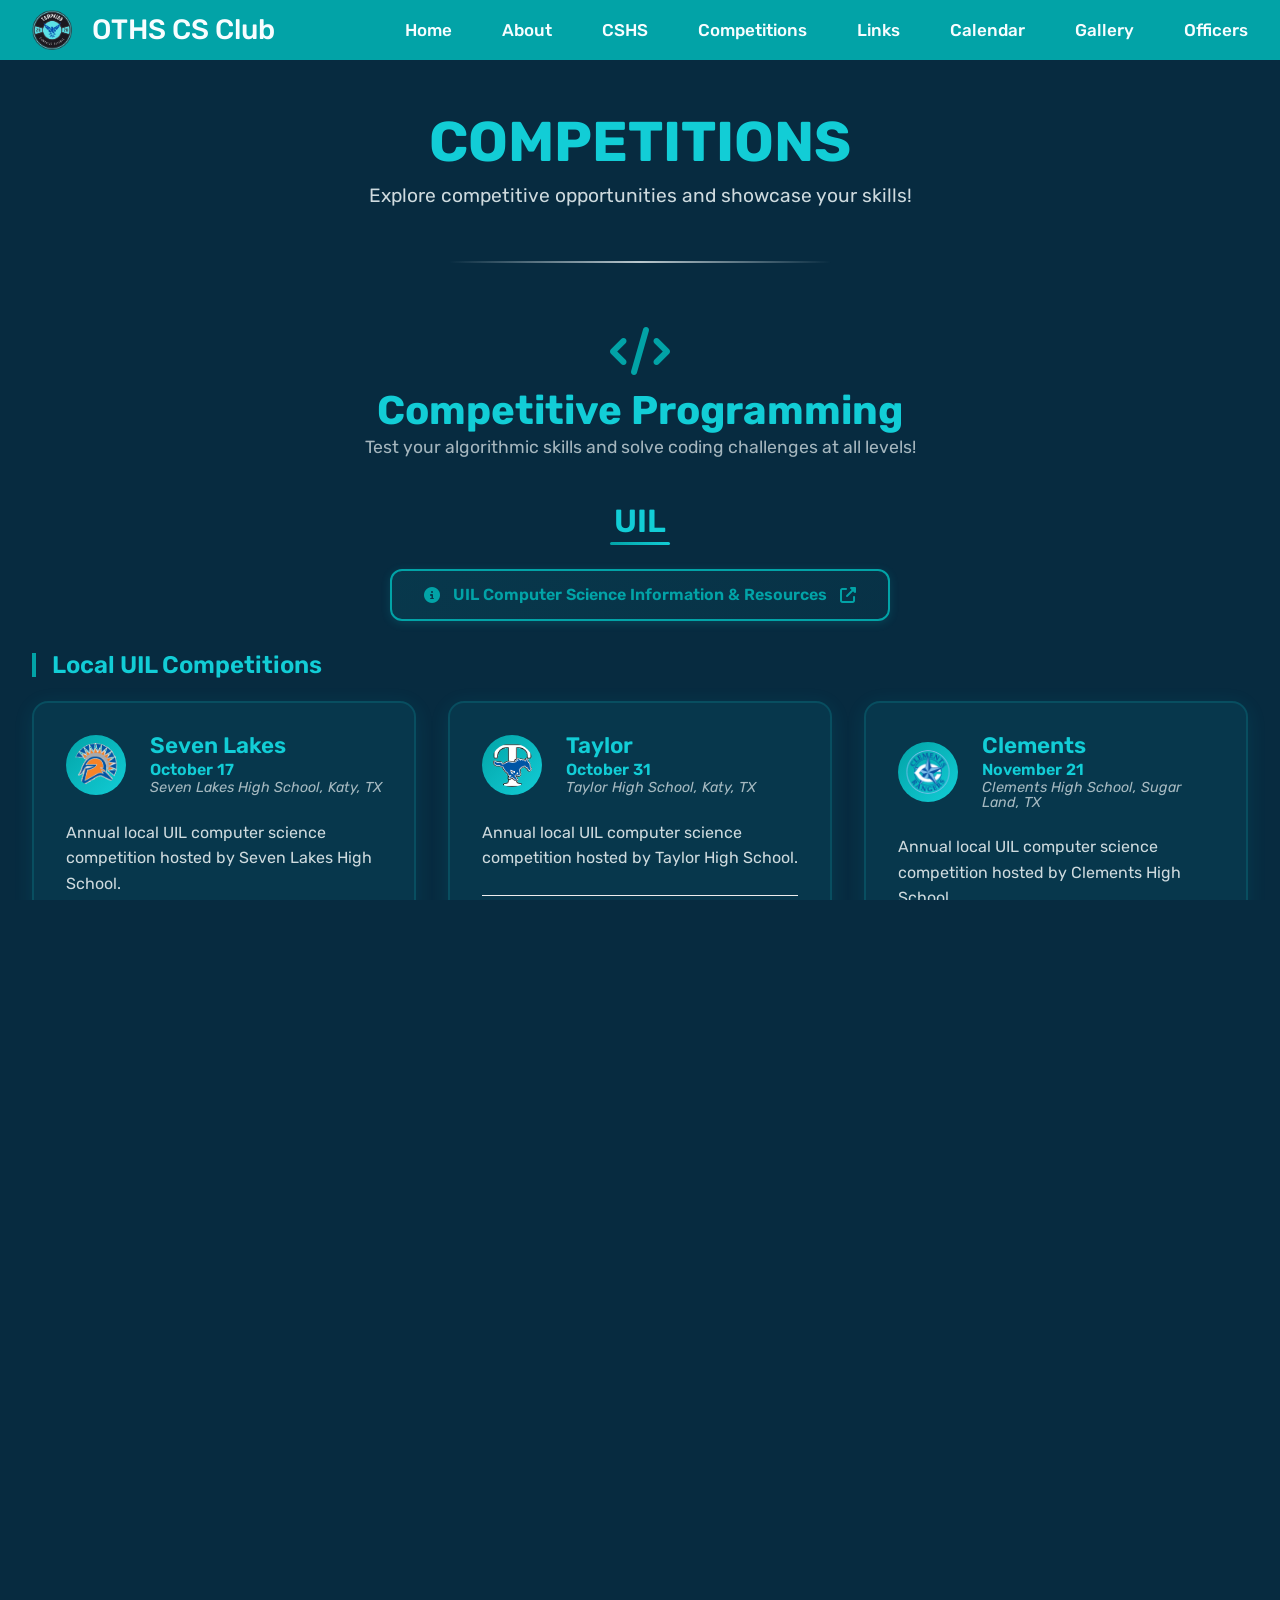
==== commit 3d938258: "updated dates" ====
--- a/competitions.html
+++ b/competitions.html
@@ -95,7 +95,7 @@
                                     </div>
                                     <div class="competition-info">
                                         <h3 class="competition-name">Seven Lakes</h3>
-                                        <p class="competition-date">October 18</p>
+                                        <p class="competition-date">October 17</p>
                                         <p class="competition-location">Seven Lakes High School, Katy, TX</p>
                                     </div>
                                 </div>
@@ -119,7 +119,7 @@
                                     </div>
                                     <div class="competition-info">
                                         <h3 class="competition-name">Taylor</h3>
-                                        <p class="competition-date">November 1</p>
+                                        <p class="competition-date">October 31</p>
                                         <p class="competition-location">Taylor High School, Katy, TX</p>
                                     </div>
                                 </div>
@@ -137,7 +137,7 @@
                                     </div>
                                     <div class="competition-info">
                                         <h3 class="competition-name">Clements</h3>
-                                        <p class="competition-date">November 22</p>
+                                        <p class="competition-date">November 21</p>
                                         <p class="competition-location">Clements High School, Sugar Land, TX</p>
                                     </div>
                                 </div>
@@ -156,7 +156,7 @@
                                     </div>
                                     <div class="competition-info">
                                         <h3 class="competition-name">Cy-Woods</h3>
-                                        <p class="competition-date">December 6</p>
+                                        <p class="competition-date">December 5</p>
                                         <p class="competition-location">Cypress Woods High School, Cypress, TX</p>
                                     </div>
                                 </div>
@@ -175,7 +175,7 @@
                                     </div>
                                     <div class="competition-info">
                                         <h3 class="competition-name">Tompkins</h3>
-                                        <p class="competition-date">January 24</p>
+                                        <p class="competition-date">February 6 (Tentative)</p>
                                         <p class="competition-location">Tompkins High School, Katy, TX</p>
                                     </div>
                                 </div>
@@ -204,7 +204,7 @@
                                     </div>
                                     <div class="competition-info">
                                         <h3 class="competition-name">Invitational A</h3>
-                                        <p class="competition-date">January 17</p>
+                                        <p class="competition-date">January 23</p>
                                         <p class="competition-location">Seven Lakes High School</p>
                                     </div>
                                 </div>
@@ -222,7 +222,7 @@
                                     </div>
                                     <div class="competition-info">
                                         <h3 class="competition-name">Invitational B</h3>
-                                        <p class="competition-date">February 21</p>
+                                        <p class="competition-date">TBDFebruary 21</p>
                                         <p class="competition-location">Needville High School</p>
                                     </div>
                                 </div>
@@ -240,7 +240,7 @@
                                     </div>
                                     <div class="competition-info">
                                         <h3 class="competition-name">Districts</h3>
-                                        <p class="competition-date">March 23-28</p>
+                                        <p class="competition-date">TBD</p>
                                         <p class="competition-location">Jordan High School</p>
                                     </div>
                                 </div>
@@ -258,7 +258,7 @@
                                     </div>
                                     <div class="competition-info">
                                         <h3 class="competition-name">Region</h3>
-                                        <p class="competition-date">April 24-25</p>
+                                        <p class="competition-date">TBD</p>
                                         <p class="competition-location">TBD</p>
                                     </div>
                                 </div>
@@ -276,7 +276,7 @@
                                     </div>
                                     <div class="competition-info">
                                         <h3 class="competition-name">State</h3>
-                                        <p class="competition-date">May 2025</p>
+                                        <p class="competition-date">TBD</p>
                                         <p class="competition-location">Austin, TX</p>
                                     </div>
                                 </div>
@@ -324,7 +324,7 @@
                                     </div>
                                     <div class="competition-info">
                                         <h3 class="competition-name">CodeBash</h3>
-                                        <p class="competition-date">October 6-12</p>
+                                        <p class="competition-date">TBD</p>
                                         <p class="competition-location">Online (Hackerrank)</p>
                                     </div>
                                 </div>
@@ -355,7 +355,7 @@
                                 </div>
                                 <div class="competition-info">
                                     <h3 class="competition-name">HPE Codewars</h3>
-                                    <p class="competition-date">March 7</p>
+                                    <p class="competition-date">March TBD</p>
                                     <p class="competition-location">Hewlett Packard Enterprise new HQ near Houston: 1701 E. Mossy Oaks Rd. Spring, TX </p>
                                 </div>
                             </div>
@@ -377,7 +377,7 @@
                                 </div>
                                 <div class="competition-info">
                                     <h3 class="competition-name">Codequest</h3>
-                                    <p class="competition-date">Spring 2025</p>
+                                    <p class="competition-date">February TBD</p>
                                     <p class="competition-location">TBD</p>
                                 </div>
                             </div>
@@ -405,7 +405,7 @@
                                 </div>
                                 <div class="competition-info">
                                     <h3 class="competition-name">USACO</h3>
-                                    <p class="competition-date">Monthly December - March</p>
+                                    <p class="competition-date">Monthly January - March</p>
                                     <p class="competition-location">Online</p>
                                 </div>
                             </div>
@@ -534,7 +534,7 @@
                                 </div>
                                 <div class="competition-info">
                                     <h3 class="competition-name">AI Coliseum</h3>
-                                    <p class="competition-date">September 27 - October 12th</p>
+                                    <p class="competition-date">TBD</p>
                                     <p class="competition-location">Online</p>
                                 </div>
                             </div>
@@ -586,7 +586,7 @@
                                 </div>
                                 <div class="competition-info">
                                     <h3 class="competition-name">Eurekathon</h3>
-                                    <p class="competition-date">Sep 27 - Oct 25</p>
+                                    <p class="competition-date">TBD</p>
                                     <p class="competition-location">Online</p>
                                 </div>
                             </div>
@@ -614,7 +614,7 @@
                                 </div>
                                 <div class="competition-info">
                                     <h3 class="competition-name">Cyber Quest</h3>
-                                    <p class="competition-date">Fall 2024</p>
+                                    <p class="competition-date">TBD</p>
                                     <p class="competition-location">TBD</p>
                                 </div>
                                 
